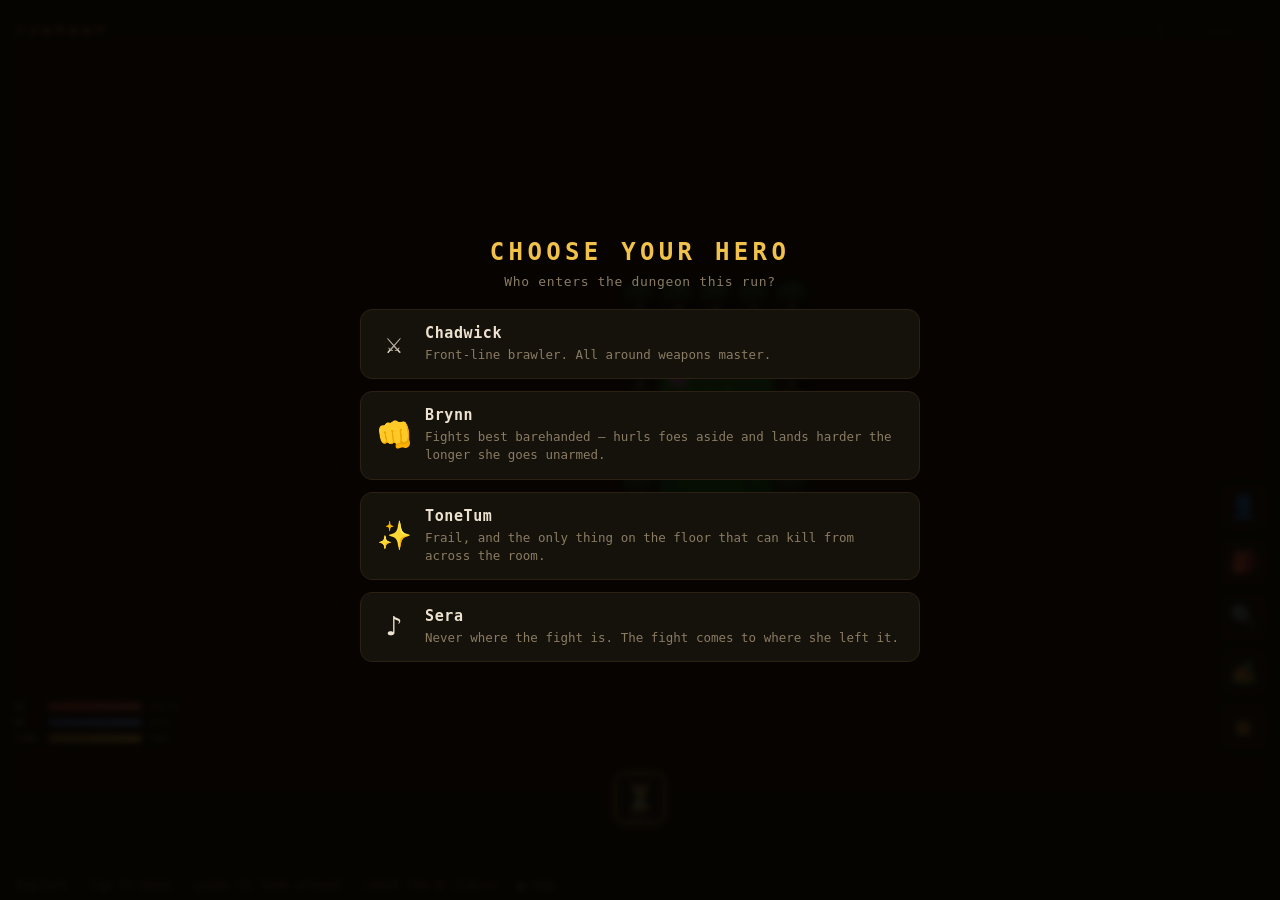
==== index.html @ e0737b8f "Sera early-game: notes made of luck, banked charges, DEX bows Played and too strong early. Three cut" ====
<!DOCTYPE html>
<html lang="en">
<head>
  <meta charset="UTF-8">
  <meta name="viewport" content="width=device-width, initial-scale=1, maximum-scale=1, user-scalable=no, viewport-fit=cover">
  <title>Cantori</title>
  <meta name="description" content="A permadeath roguelike dungeon crawler you can play in your browser.">

  <!-- Home-screen install (Android + iOS) -->
  <link rel="manifest" href="./manifest.webmanifest">
  <meta name="theme-color" content="#0e0b07">
  <meta name="mobile-web-app-capable" content="yes">
  <meta name="apple-mobile-web-app-capable" content="yes">
  <meta name="apple-mobile-web-app-status-bar-style" content="black-translucent">
  <meta name="apple-mobile-web-app-title" content="Cantori">
  <link rel="apple-touch-icon" href="./icons/apple-touch-icon.png">
  <link rel="icon" href="./icons/icon-192.png">

  <link rel="stylesheet" href="./styles.css?v=158">
</head>
<body>
  <div id="app">
    <header id="hud">
      <span class="mark">CANTORI</span>
      <span class="stats">
        <span class="lv" id="lv">Lv 1</span>
        <span class="enemies" id="enemies" title="Enemies in sight — tap to jump between them">☠ 0</span>
        <span class="depth" id="depthLabel">Depth&nbsp;1</span>
      </span>
    </header>

    <div id="turnBar" title="Turn timer — depletes as actions cost time; haste drains it slower, slow drains it faster">
      <span class="tseg"><span class="tfill"></span></span><span class="tseg"><span class="tfill"></span></span><span class="tseg"><span class="tfill"></span></span><span class="tseg"><span class="tfill"></span></span><span class="tseg"><span class="tfill"></span></span>
    </div>

    <div id="stage">
      <canvas id="game"></canvas>
      <canvas id="map" hidden style="position:absolute;left:0;top:0"></canvas>
      <div id="controls" style="position:absolute;right:14px;bottom:14px">
        <button id="btnChar" type="button" aria-label="Character" title="Character (C)">👤</button>
        <button id="btnBag" type="button" aria-label="Pack" title="Pack (I)">🎒</button>
        <button id="btnExamine" type="button" aria-label="Examine" title="Examine (X)">🔍</button>
        <button id="btnRest" type="button" aria-label="Rest" title="Rest until something happens (R)">🏕️</button>
        <button id="btnMap" type="button" aria-label="Floor map" title="Floor map (M)">▦</button>
      </div>

      <div id="vitals" style="position:absolute;left:14px;bottom:14px">
        <div class="vbar hp"><span class="vlabel">HP</span><span class="vtrack"><span class="vfill" id="vHp"></span></span><span class="vnum" id="vHpNum">20/20</span></div>
        <div class="vbar mp"><span class="vlabel">MP</span><span class="vtrack"><span class="vfill" id="vMp"></span></span><span class="vnum" id="vMpNum">100/100</span></div>
        <div class="vbar tm"><span class="vlabel">TIME</span><span class="vtrack"><span class="vfill" id="vTm"></span></span><span class="vnum" id="vTmNum">1000</span></div>
        <div id="statuses" class="statuses" hidden></div>
      </div>

      <div id="banner" hidden><div class="banner-in"><div class="banner-t" id="bannerT"></div><div class="banner-s" id="bannerS"></div></div></div>
    </div>

    <footer id="hotbar"></footer>

    <footer id="hint">
      <div id="log"><div class="logline">Explore · tap to move · swipe to look around · reach the <b>&gt;</b> stairs · ▦ map</div></div>
    </footer>
  </div>

  <div id="inv" hidden>
    <div class="inv-card">
      <div class="inv-head">
        <span>PACK</span>
        <span class="inv-head-right">
          <span id="invGold">0 gold</span>
          <button id="invClose" type="button" aria-label="Close pack">✕</button>
        </span>
      </div>
      <div class="inv-stats" id="invStats"></div>
      <div class="inv-equip" id="invEquip"></div>
      <div class="inv-grid" id="invGrid"></div>
      <div class="inv-detail" id="invDetail"></div>
      <div class="inv-hint">tap a slot to select · ✕ or 🎒 to close</div>
    </div>
  </div>

  <div id="char" hidden>
    <div class="char-card">
      <div class="char-head">
        <span>CHARACTER</span>
        <button id="charClose" type="button" aria-label="Close">✕</button>
      </div>
      <div class="char-tabs">
        <button class="ctab on" data-tab="stats" type="button">Stats</button>
        <button class="ctab" data-tab="skills" type="button">Skills</button>
        <button class="ctab" data-tab="boons" type="button">Boons</button>
      </div>
      <div id="charBody"></div>
    </div>
  </div>

  <div id="shop" hidden>
    <div class="inv-card">
      <div class="inv-head">
        <span>MERCHANT</span>
        <span class="inv-head-right">
          <span id="shopGold">0 gold</span>
          <button id="shopClose" type="button" aria-label="Close">✕</button>
        </span>
      </div>
      <div class="shop-section">
        <div class="shop-label">For Sale — tap to buy</div>
        <div class="shop-stock" id="shopStock"></div>
        <div class="inv-actions" style="justify-content:center;margin-top:8px">
          <button id="shopReroll" type="button">Reroll the shelf</button>
        </div>
      </div>
      <div class="shop-section">
        <div class="shop-label">Sell Your Gear — tap to sell</div>
        <div class="shop-sell" id="shopSell"></div>
      </div>
      <div class="inv-hint">✕ to leave the merchant</div>
    </div>
  </div>

  <div id="fountain" hidden>
    <div class="go-card">
      <div class="go-title">FOUNTAIN</div>
      <div class="go-sub" id="fountainSub"></div>
      <div class="inv-actions" id="fountainActions" style="justify-content:center;margin-top:10px"></div>
    </div>
  </div>

  <div id="altar" hidden>
    <div class="boon-card">
      <div class="boon-title">THE ALTAR</div>
      <div class="boon-sub" id="altarSub"></div>
      <div class="boon-choices" id="altarChoices"></div>
    </div>
  </div>

  <div id="classSelect" hidden>
    <div class="boon-card">
      <div class="boon-title">CHOOSE YOUR HERO</div>
      <div class="boon-sub">Who enters the dungeon this run?</div>
      <div class="boon-choices" id="classChoices"></div>
    </div>
  </div>

  <div id="boons" hidden>
    <div class="boon-card">
      <div class="boon-title">CHOOSE A BOON</div>
      <div class="boon-sub">A god extends a blessing — take one.</div>
      <div class="boon-choices" id="boonChoices"></div>
    </div>
  </div>

  <div id="gameover" hidden>
    <div class="go-card">
      <div class="go-title">YOU DIED</div>
      <div class="go-sub" id="goSub"></div>
      <div class="go-tap">tap to begin a new run</div>
    </div>
  </div>

  <div id="win" hidden>
    <div class="go-card">
      <div class="go-title victory">VICTORY</div>
      <div class="go-sub">You slew the Demi-God and conquered the Beyond.</div>
      <div class="go-tap">tap to begin a new run</div>
    </div>
  </div>

  <script src="./data.js?v=158"></script>
  <script src="./loot.js?v=158"></script>
  <script src="./bosses.js?v=158"></script>
  <script src="./game.js?v=158"></script>
</body>
</html>
---- styles.css ----
/* Cantori — Depth 0 shell. Dark, torch-lit, self-contained (no external fonts). */

:root{
  --bg:#0e0b07;
  --panel:#15110b;
  --line:#2a2114;
  --ink:#ece2cf;
  --ink-dim:#8a7c63;
  --amber:#f0a838;
  --mono: ui-monospace, "SF Mono", "Menlo", "Consolas", monospace;
}

*{box-sizing:border-box}
html,body{height:100%}
body{
  margin:0;
  background:var(--bg);
  color:var(--ink);
  font-family:var(--mono);
  /* stop the page itself from scrolling / rubber-banding on a phone */
  overflow:hidden;
  overscroll-behavior:none;
  touch-action:none;
  -webkit-user-select:none;
  user-select:none;
  -webkit-tap-highlight-color:transparent;
}

#app{
  height:100dvh;
  display:flex;
  flex-direction:column;
  /* respect the iPhone notch / home indicator. safe-area-inset-top alone isn't
     enough — iOS adds transient chrome on top of it (the red screen-recording
     pill, a call timer, a Live Activity) that doesn't grow the safe-area
     value, so the header can still peek out from under it; a small fixed
     buffer keeps clear of that too. */
  padding-top:calc(env(safe-area-inset-top) + 14px);
  padding-right:env(safe-area-inset-right);
  padding-bottom:env(safe-area-inset-bottom);
  padding-left:env(safe-area-inset-left);
}

#hud{
  flex:none;
  display:flex;
  align-items:baseline;
  justify-content:space-between;
  gap:12px;
  padding:12px 16px 10px;
  border-bottom:1px solid var(--line);
}
#turnBar{
  flex:none;
  display:flex;
  gap:3px;
  padding:0 16px;
  height:5px;
  margin:0 0 1px;
}
.tseg{
  flex:1;
  height:100%;
  background:rgba(240,168,56,.14);
  border-radius:2px;
  overflow:hidden;
}
.tseg .tfill{
  display:block;
  height:100%;
  width:0%;
  background:var(--amber);
  transition:width .12s linear;
}
.tseg.spent .tfill{background:#5a4a2c}
#turnBar.hasted .tfill{background:#8ed69a}
#turnBar.slowed .tfill{background:#e0685a}
#hud .mark{
  color:var(--amber);
  font-weight:700;
  letter-spacing:.28em;
  font-size:15px;
}
#hud .stats{
  display:flex;
  align-items:baseline;
  gap:14px;
}
#hud .hp{
  font-size:13px;
  font-weight:700;
  letter-spacing:.03em;
  color:#8ed69a;
  font-variant-numeric:tabular-nums;
}
#hud .hp.mid{color:#f0c14b}
#hud .hp.low{color:#e0685a}
#hud .lv{
  font-size:11px;
  letter-spacing:.1em;
  text-transform:uppercase;
  color:var(--amber);
}
#hud .enemies{
  font-size:12px;
  font-weight:700;
  letter-spacing:.04em;
  color:var(--ink-dim);
  font-variant-numeric:tabular-nums;
  cursor:pointer;
  -webkit-user-select:none;user-select:none;
  padding:2px 6px;border-radius:6px;
}
#hud .enemies.active{color:#e0685a;background:rgba(224,104,90,0.14)}
#hud .enemies.active:active{background:rgba(224,104,90,0.28)}
#hud .depth{
  color:var(--ink-dim);
  font-size:11px;
  letter-spacing:.12em;
  text-transform:uppercase;
}
/* Level-up (and other) banner: a big centered flash over the board */
#banner{
  position:absolute;inset:0;z-index:12;
  display:flex;align-items:center;justify-content:center;
  pointer-events:none;
}
#banner[hidden]{display:none}
#banner .banner-in{text-align:center;max-width:88%;animation:bannerPop 1.9s ease-out forwards}
#banner .banner-t{
  font-size:38px;font-weight:800;letter-spacing:.18em;
  color:#f6d060;text-shadow:0 0 18px rgba(246,184,69,.65),0 2px 8px rgba(0,0,0,.7);
}
#banner .banner-s{
  margin-top:8px;font-size:14px;letter-spacing:.06em;color:#ffe9b0;
  text-shadow:0 2px 6px rgba(0,0,0,.8);
}
@keyframes bannerPop{
  0%{opacity:0;transform:scale(.6)}
  14%{opacity:1;transform:scale(1.06)}
  26%{transform:scale(1)}
  72%{opacity:1;transform:scale(1)}
  100%{opacity:0;transform:scale(1.04)}
}
@media (prefers-reduced-motion: reduce){ #banner .banner-in{animation:bannerFade 1.9s linear forwards} }
@keyframes bannerFade{0%{opacity:0}12%{opacity:1}75%{opacity:1}100%{opacity:0}}

#draftBadge{
  margin-left:8px;
  background:rgba(126,201,138,.15);
  color:#7ec98a;
  border:1px solid #7ec98a;
  border-radius:6px;
  padding:2px 7px;
  font-family:var(--mono);
  font-size:10px;font-weight:700;letter-spacing:.08em;
  cursor:pointer;
  -webkit-tap-highlight-color:transparent;
}

/* Bottom-left vitals: HP / MP / the floor's patience (framed over the game space) */
#vitals{
  z-index:6;
  display:flex;
  flex-direction:column;
  gap:5px;
  pointer-events:none;
}
.vbar{display:flex;align-items:center;gap:7px}
.vlabel{
  width:26px;
  font-size:9px;font-weight:700;letter-spacing:.06em;
  color:var(--ink-dim);text-transform:uppercase;
}
.vtrack{
  position:relative;
  width:96px;height:9px;
  border-radius:5px;
  background:rgba(6,4,2,.72);
  border:1px solid var(--line);
  overflow:hidden;
  -webkit-backdrop-filter:blur(3px);backdrop-filter:blur(3px);
}
.vfill{
  position:absolute;left:0;top:0;bottom:0;
  width:100%;
  border-radius:4px;
  transition:width .18s ease-out;
}
.vbar.hp .vfill{background:linear-gradient(90deg,#c8402f,#e0685a)}
.vbar.mp .vfill{background:linear-gradient(90deg,#3a63b0,#5a8fd6)}
/* The floor's patience, counting down. Amber while there is time, red once the
   warning has landed — the bar is the only notice you get before the Horror. */
.vbar.tm .vfill{background:linear-gradient(90deg,#a97f2a,#f0c14b)}
.vbar.tm.low .vfill{background:linear-gradient(90deg,#c8402f,#e0685a)}
.vbar.tm.low .vlabel,.vbar.tm.low .vnum{color:#e0685a}
.vbar.tm.spent .vfill{background:linear-gradient(90deg,#7a1a12,#c8402f)}
.vbar.tm.off{opacity:.35}
/* Status chips: everything currently ON the player — stun, the crypt's five hexes,
   a burn, a poison, and the movement/attack tax of a slime's aura. They wrap onto a
   second line rather than squeezing, because on a phone the vitals column is already
   at the width it can afford and a chip that has shrunk to three pixels is worse
   than a chip on the next row. */
.statuses{
  display:flex;flex-wrap:wrap;gap:4px;
  max-width:150px;
  margin-top:1px;
}
.schip{
  font-size:9px;font-weight:700;font-variant-numeric:tabular-nums;
  line-height:1;
  padding:3px 5px;
  border:1px solid currentColor;
  border-radius:4px;
  background:rgba(6,4,2,.72);
  -webkit-backdrop-filter:blur(3px);backdrop-filter:blur(3px);
  white-space:nowrap;
}
.vnum{
  font-size:9.5px;font-variant-numeric:tabular-nums;
  color:var(--ink-dim);letter-spacing:.02em;
}

#stage{
  position:relative;
  flex:1 1 auto;
  min-height:0;
  display:flex;
  align-items:center;
  justify-content:center;
  padding:10px;
}
#game{
  display:block;
  /* crisp pixel edges when the board is scaled */
  image-rendering:pixelated;
  border-radius:6px;
  touch-action:none;   /* we handle taps & pinch ourselves (not inherited) */
}

/* Full-level floor map overlay */
#map{
  position:absolute;
  left:0;
  top:0;
  border-radius:6px;
  z-index:4;
  touch-action:none;
}
#map[hidden]{display:none}

/* Floating on-screen controls (zoom + map) */
#controls{
  position:absolute;
  right:14px;
  bottom:14px;
  display:flex;
  flex-direction:column;
  gap:9px;
  z-index:6;
}
#controls button{
  width:46px;
  height:46px;
  border-radius:9px;
  background:rgba(27,23,16,.82);
  color:var(--amber);
  border:1px solid var(--line);
  font-family:var(--mono);
  font-size:22px;
  line-height:1;
  display:flex;
  align-items:center;
  justify-content:center;
  cursor:pointer;
  -webkit-tap-highlight-color:transparent;
  -webkit-backdrop-filter:blur(3px);
  backdrop-filter:blur(3px);
}
#controls button:active{background:rgba(48,39,25,.95)}
#controls button.on{background:var(--amber);color:#14100a;border-color:var(--amber)}

#hint{
  flex:none;
  padding:8px 16px calc(8px + env(safe-area-inset-bottom));
  color:var(--ink-dim);
  font-size:11.5px;
  letter-spacing:.04em;
  border-top:1px solid var(--line);
}
#hint .sep{opacity:.5}
#hint b{color:var(--amber);font-weight:700}
#log{
  max-width:100%;
  height:4.6em;               /* ~4 lines */
  overflow-y:auto;
  overflow-x:hidden;
  display:flex;
  flex-direction:column;
  justify-content:flex-end;   /* newest line pinned to the bottom while short */
  scroll-behavior:smooth;
}
#log .logline{
  line-height:1.15em;
  white-space:normal;
  word-break:break-word;
  opacity:.55;
}
#log .logline:last-child{opacity:1}
#log .logline.hit{color:#cfe6b0}
#log .logline.hurt{color:#f2a29a}

/* Pack / inventory screen */
#inv{
  position:fixed;
  inset:0;
  z-index:18;
  display:flex;
  align-items:center;
  justify-content:center;
  padding:20px;
  background:rgba(6,4,2,.82);
  -webkit-backdrop-filter:blur(3px);
  backdrop-filter:blur(3px);
}
#inv[hidden]{display:none}
.inv-card{
  width:100%;
  max-width:420px;
  background:var(--panel);
  border:1px solid var(--line);
  border-radius:12px;
  padding:18px 18px 16px;
  box-shadow:0 18px 50px rgba(0,0,0,.5);
}
.inv-head{
  display:flex;
  align-items:baseline;
  justify-content:space-between;
  font-weight:700;
  letter-spacing:.16em;
  color:var(--amber);
  font-size:14px;
}
.inv-head-right{display:flex;align-items:center;gap:12px}
.inv-head #invGold{color:#f0c14b;letter-spacing:.04em;font-size:12px}
#invClose{
  width:30px;height:30px;
  border-radius:7px;
  background:rgba(240,168,56,.08);
  border:1px solid var(--line);
  color:var(--ink);
  font-size:15px;line-height:1;
  cursor:pointer;
  -webkit-tap-highlight-color:transparent;
}
#invClose:active{background:rgba(240,168,56,.2)}

/* Hotbar (skills + wait) */
#hotbar{
  flex:none;
  display:flex;
  align-items:center;
  justify-content:center;
  gap:10px;
  padding:8px 12px 6px;
  min-height:0;
}
#hotbar:empty{display:none}
.slot{
  position:relative;
  width:52px;height:52px;
  border-radius:10px;
  background:rgba(27,23,16,.9);
  border:1px solid var(--line);
  color:var(--amber);
  font-size:24px;line-height:1;
  display:flex;align-items:center;justify-content:center;
  cursor:pointer;
  -webkit-tap-highlight-color:transparent;
}
.slot .lbl{position:absolute;bottom:2px;left:0;right:0;text-align:center;font-size:8px;letter-spacing:.06em;color:var(--ink-dim);text-transform:uppercase}
.slot.ready{border-color:var(--amber);box-shadow:0 0 0 1px var(--amber) inset}
.slot.cool{color:var(--ink-dim)}
.slot.arming{border-color:#8ed69a;box-shadow:0 0 0 2px #8ed69a inset}
.slot .cd{
  position:absolute;inset:0;border-radius:10px;
  background:rgba(6,4,2,.62);
  display:flex;align-items:center;justify-content:center;
  font-family:var(--mono);font-size:15px;font-weight:700;color:#f2a29a;
}
.slot:active{background:rgba(48,39,25,.95)}

/* Character screen */
#char{
  position:fixed;inset:0;z-index:18;
  display:flex;align-items:center;justify-content:center;padding:20px;
  background:rgba(6,4,2,.82);
  -webkit-backdrop-filter:blur(3px);backdrop-filter:blur(3px);
}
#char[hidden]{display:none}
.char-card{
  width:100%;max-width:440px;
  background:var(--panel);border:1px solid var(--line);border-radius:12px;
  padding:16px 18px 16px;
  box-shadow:0 18px 50px rgba(0,0,0,.5);
}
.char-head{display:flex;align-items:center;justify-content:space-between;font-weight:700;letter-spacing:.16em;color:var(--amber);font-size:14px;margin-bottom:12px}
#charClose{width:30px;height:30px;border-radius:7px;background:rgba(240,168,56,.08);border:1px solid var(--line);color:var(--ink);font-size:15px;cursor:pointer;-webkit-tap-highlight-color:transparent}
.char-tabs{display:flex;gap:8px;margin-bottom:14px}
.ctab{
  flex:1;padding:9px 6px;border-radius:8px;
  background:rgba(240,168,56,.05);border:1px solid var(--line);
  color:var(--ink-dim);font-family:var(--mono);font-size:12px;letter-spacing:.08em;text-transform:uppercase;
  cursor:pointer;-webkit-tap-highlight-color:transparent;
}
.ctab.on{background:var(--amber);color:#14100a;border-color:var(--amber);font-weight:700}
#charBody{min-height:180px;max-height:60vh;overflow-y:auto}

/* Character body content */
.cstat-grid{display:grid;grid-template-columns:1fr 1fr;gap:8px 16px;margin:4px 0 12px}
.cstat{display:flex;justify-content:space-between;font-size:14px;padding:6px 10px;border:1px solid var(--line);border-radius:7px;background:rgba(240,168,56,.04)}
.cstat b{color:var(--amber);font-variant-numeric:tabular-nums}
.cstat small{display:block;color:var(--ink-dim);font-size:9.5px;letter-spacing:.03em}
.cline{color:var(--ink-dim);font-size:12.5px;margin:2px 0 10px;letter-spacing:.02em}
.cline b{color:var(--ink)}
.cpts{color:#f0c14b;font-weight:700}
.cformula{font-family:ui-monospace,"SF Mono","Menlo","Consolas",monospace;font-size:11px;opacity:.75;margin-top:-6px}

.skillrow{border:1px solid var(--line);border-radius:9px;padding:12px 14px;margin-bottom:10px;background:rgba(240,168,56,.04)}
.skillrow .sh{display:flex;align-items:center;justify-content:space-between;gap:10px}
.skillrow .sname{color:var(--ink);font-size:15px;font-weight:600}
.skillrow .sname .ic{color:var(--amber);margin-right:6px}
.skillrow .srank{color:var(--amber);font-size:12px;font-variant-numeric:tabular-nums}
.skillrow .sdesc{color:var(--ink-dim);font-size:12px;margin:6px 0 8px;line-height:1.4}
.skillrow .snext{color:var(--ink);font-size:12px;opacity:.9}
.skillrow .upg{
  margin-top:10px;width:100%;padding:9px;border-radius:7px;
  background:var(--amber);color:#14100a;border:0;font-family:var(--mono);font-weight:700;font-size:12.5px;
  letter-spacing:.06em;text-transform:uppercase;cursor:pointer;
}
.skillrow .upg[disabled]{background:rgba(240,168,56,.12);color:var(--ink-dim);cursor:default}

/* Skills (Skills tab) — a Shattered-Pixel-style tiered selector.
   This replaced a node graph drawn on an absolutely-positioned 5×5 board with an
   SVG prerequisite-arrow layer over it. On a 430px phone that board was wider
   than the card, so it needed horizontal scrolling to see half the tree; the
   arrows crossed each other once a node had two parents; and the empty sockets
   of tiers the character could not reach for another fifteen levels took up most
   of the screen. A tier is now one row you can read at a glance, and the detail
   card below carries everything an arrow was trying to say — in words, which can
   express "Spin, maxed" where a line between two circles cannot. */
.sktiers{margin-bottom:14px}
.sktr{
  border:1px solid var(--line);border-radius:9px;
  padding:8px 10px 10px;margin-bottom:8px;background:rgba(240,168,56,.03);
}
.sktr.shut{opacity:.55}
.sktr-h{display:flex;align-items:baseline;justify-content:space-between;gap:10px;margin-bottom:8px}
.sktr-h b{color:var(--amber);font-size:10.5px;letter-spacing:.1em;text-transform:uppercase}
.sktr.shut .sktr-h b{color:var(--ink-dim)}
.sktr-h span{color:var(--ink-dim);font-size:10.5px;font-variant-numeric:tabular-nums}
.sktr-row{display:flex;flex-wrap:wrap;gap:8px}
/* The detail card sits directly under the tier that owns the selected node, so
   it is pulled up over that row's gap and railed in amber down its left edge:
   the card has to read as belonging to the row above it rather than as the next
   thing in a list. */
.skdet{margin:-4px 0 12px 0;padding-left:10px;border-left:2px solid var(--amber)}
.skdet .skillrow{margin-bottom:0}
.skcell{
  flex:0 0 auto;width:76px;
  display:flex;flex-direction:column;align-items:center;gap:5px;
  background:#0c0905;color:var(--ink);border:1px solid var(--line);border-radius:9px;
  padding:8px 4px 7px;cursor:pointer;font-family:inherit;
  -webkit-tap-highlight-color:transparent;
}
.skcell .skico{font-size:24px;line-height:1;color:var(--amber)}
.skcell .skico-img{width:26px;height:26px;object-fit:contain}
.skcell .sknm{
  font-size:10px;line-height:1.2;text-align:center;
  overflow:hidden;display:-webkit-box;-webkit-line-clamp:2;-webkit-box-orient:vertical;
}
.skpips{display:flex;gap:3px}
.skpips i{width:5px;height:5px;border-radius:50%;background:var(--line)}
.skpips i.on{background:var(--amber)}
.skcell.st-locked{opacity:.5}
.skcell.st-locked .skico,.skcell.st-locked .skico-img{filter:grayscale(1)}
.skcell.st-available{border-color:rgba(240,168,56,.45)}
.skcell.st-invested{border-color:var(--amber);background:rgba(240,168,56,.09)}
.skcell.sel{outline:2px solid var(--amber);outline-offset:1px}
/* The requirement line on the detail card is always present; it just changes
   colour once the requirement is actually met. */
.sreq{color:var(--ink-dim)}
.sreq.shut{color:#e0a05a}
.cboon{color:var(--ink-dim);font-size:13px;line-height:1.5}
.cboon .god{color:var(--ink);display:block;margin-top:8px}
.cboon .god b{color:var(--amber)}
.inv-stats{
  margin-top:8px;
  color:var(--ink-dim);
  font-size:12px;
  letter-spacing:.03em;
}
.inv-equip{
  margin-top:6px;
  color:var(--ink);
  font-size:12.5px;
  letter-spacing:.02em;
}
.inv-equip{display:grid;grid-template-columns:1fr 1fr;gap:6px}
.eq-row{
  display:flex;align-items:center;gap:9px;padding:6px 8px;
  border:1px solid var(--line);border-radius:9px;background:#0c0905;cursor:pointer;
  -webkit-user-select:none;user-select:none;min-width:0;
}
.eq-row.empty{border-style:dashed;opacity:.5;cursor:default}
.eq-row.sel{border-color:var(--amber);box-shadow:0 0 0 1px var(--amber) inset}
.eq-row:not(.empty):hover{border-color:var(--amber)}
.eq-ic{flex:none;width:30px;height:30px;display:flex;align-items:center;justify-content:center;background:#15110b;border-radius:6px}
.eq-ic canvas{width:26px;height:26px;image-rendering:pixelated}
.eq-slot{
  flex:none;width:52px;
  color:var(--ink-dim);font-size:9px;letter-spacing:.06em;text-transform:uppercase;line-height:1.2;
}
.eq-name{flex:1;min-width:0;font-size:12px;overflow:hidden;text-overflow:ellipsis;white-space:nowrap}
.eq-empty{opacity:.5}
.inv-grid{
  display:grid;
  grid-template-columns:repeat(5,1fr);
  gap:6px;
  margin:14px 0 10px;
}
.inv-slot{
  position:relative;
  aspect-ratio:1/1;
  border:1px solid var(--line);
  border-radius:8px;
  background:#0c0905;
  display:flex;
  align-items:center;
  justify-content:center;
  cursor:pointer;
  color:var(--ink);
  -webkit-user-select:none;user-select:none;
}
.inv-slot.empty{border-style:dashed;opacity:.5;cursor:default}
.inv-slot.sel{border-color:var(--amber);box-shadow:0 0 0 1px var(--amber) inset}
.inv-slot .i-glyph{font-size:20px;font-weight:700}
.inv-slot .i-icon{width:76%;height:76%;image-rendering:pixelated}
.inv-slot .i-count{position:absolute;right:4px;bottom:2px;font-size:11px;font-weight:700;color:var(--amber)}
.inv-slot .i-dot{position:absolute;left:4px;top:4px;width:7px;height:7px;border-radius:50%;border:1px solid rgba(0,0,0,.4)}
.inv-detail{min-height:58px;border-top:1px solid var(--line);padding-top:10px}
.inv-detail .d-name{font-weight:700;font-size:13px}
.inv-detail .d-sub{color:var(--ink-dim);font-size:11px;margin:2px 0 9px;line-height:1.4}
.inv-detail .d-empty{color:var(--ink-dim);font-size:12px;padding:6px 0}
.inv-actions{display:flex;flex-wrap:wrap;gap:8px}
.inv-actions button{
  background:#1b1610;border:1px solid var(--line);color:var(--ink);border-radius:8px;
  padding:9px 15px;font-family:var(--mono);font-size:12px;cursor:pointer;
}
.inv-actions button.primary{background:var(--amber);color:#14100a;border-color:var(--amber);font-weight:700}
.inv-actions button.danger{color:#e0685a}
.inv-actions button:active{transform:translateY(1px)}
/* Can't afford it — say so by going grey rather than by vanishing, so the price
   stays readable as something to save toward. */
.inv-actions button:disabled{opacity:.4;cursor:default}
.inv-actions button:disabled:active{transform:none}
.boon-choice:disabled{opacity:.45;cursor:default}
.inv-hint{
  margin-top:12px;
  text-align:center;
  color:var(--ink-dim);
  font-size:11px;
  letter-spacing:.08em;
}

/* Merchant floor: shopkeeper (buy/sell) + fountain (full heal) */
#shop{
  position:fixed;inset:0;z-index:19;
  display:flex;align-items:center;justify-content:center;padding:20px;
  background:rgba(6,4,2,.82);
  -webkit-backdrop-filter:blur(3px);backdrop-filter:blur(3px);
}
#shop[hidden]{display:none}
#shop .inv-card{max-height:88vh;overflow-y:auto}
.shop-section{margin-top:14px}
.shop-label{color:var(--amber);font-size:11px;letter-spacing:.1em;text-transform:uppercase;margin-bottom:8px}
.shop-stock,.shop-sell{display:flex;flex-direction:column;gap:6px}
.shop-row{
  display:flex;align-items:center;gap:10px;padding:8px 10px;
  border:1px solid var(--line);border-radius:9px;background:#0c0905;
  cursor:pointer;-webkit-user-select:none;user-select:none;
}
.shop-row:active{background:rgba(240,168,56,.12)}
.shop-row[disabled],.shop-row.disabled{opacity:.45;cursor:default;pointer-events:none}
.shop-row .s-ic{flex:none;width:28px;height:28px;display:flex;align-items:center;justify-content:center;background:#15110b;border-radius:6px}
.shop-row .s-ic canvas{width:24px;height:24px;image-rendering:pixelated}
.shop-row .s-name{flex:1;min-width:0;font-size:12.5px;overflow:hidden;text-overflow:ellipsis;white-space:nowrap}
.shop-row .s-price{flex:none;color:#f0c14b;font-size:12px;font-weight:700;font-variant-numeric:tabular-nums}
.shop-empty{color:var(--ink-dim);font-size:12px;padding:6px 2px}

#fountain{
  position:fixed;inset:0;z-index:19;
  display:flex;align-items:center;justify-content:center;
  background:rgba(6,4,2,.88);
  -webkit-backdrop-filter:blur(3px);backdrop-filter:blur(3px);
}
#fountain[hidden]{display:none}

/* Death / victory screens */
#gameover, #win{
  position:fixed;
  inset:0;
  z-index:20;
  display:flex;
  align-items:center;
  justify-content:center;
  background:rgba(6,4,2,.88);
  -webkit-backdrop-filter:blur(3px);
  backdrop-filter:blur(3px);
}
#gameover[hidden], #win[hidden]{display:none}
.go-title.victory{color:#f0c14b}
.go-card{text-align:center;padding:28px}
.go-title{
  font-size:36px;
  font-weight:700;
  letter-spacing:.22em;
  color:#e0685a;
}
.go-sub{
  margin-top:14px;
  color:var(--ink);
  font-size:15px;
  letter-spacing:.06em;
}
.go-tap{
  margin-top:24px;
  color:var(--ink-dim);
  font-size:11px;
  letter-spacing:.16em;
  text-transform:uppercase;
}
#boons,#classSelect,#altar{
  position:fixed;
  inset:0;
  z-index:21;
  display:flex;
  align-items:center;
  justify-content:center;
  background:rgba(6,4,2,.90);
  -webkit-backdrop-filter:blur(3px);
  backdrop-filter:blur(3px);
  padding:18px;
}
#boons[hidden],#classSelect[hidden],#altar[hidden]{display:none}
.boon-card{text-align:center;max-width:560px;width:100%}
.boon-title{font-size:24px;font-weight:700;letter-spacing:.18em;color:#f0c14b}
.boon-sub{margin-top:8px;color:var(--ink-dim);font-size:13px;letter-spacing:.05em}
.boon-choices{margin-top:20px;display:flex;flex-direction:column;gap:12px}
.boon-choice,.class-choice{
  display:flex;align-items:center;gap:14px;text-align:left;cursor:pointer;
  background:#15110b;border:1px solid var(--line);border-radius:12px;
  padding:14px 16px;color:var(--ink);font-family:inherit;
  transition:border-color .12s, transform .06s;
}
.boon-choice:hover,.boon-choice:focus,.class-choice:hover,.class-choice:focus{border-color:var(--amber);outline:none}
.boon-choice:active,.class-choice:active{transform:scale(.99)}
.boon-choice .b-icon,.class-choice .b-icon{font-size:28px;line-height:1;flex:0 0 auto;width:34px;text-align:center}
.boon-choice .b-text,.class-choice .b-text{flex:1;min-width:0}
/* Both are <span>, so without display:block they sit on one line and the
   margin-top below is silently ignored — the name ran straight into its own
   description ("Dilating PupilsEvery 5th kill, gain +1% Haste"). */
.boon-choice .b-name,.class-choice .b-name{display:block;font-weight:700;letter-spacing:.04em;font-size:15px}
.boon-choice .b-desc,.class-choice .b-desc{display:block;margin-top:4px;color:var(--ink-dim);font-size:12.5px;line-height:1.45}
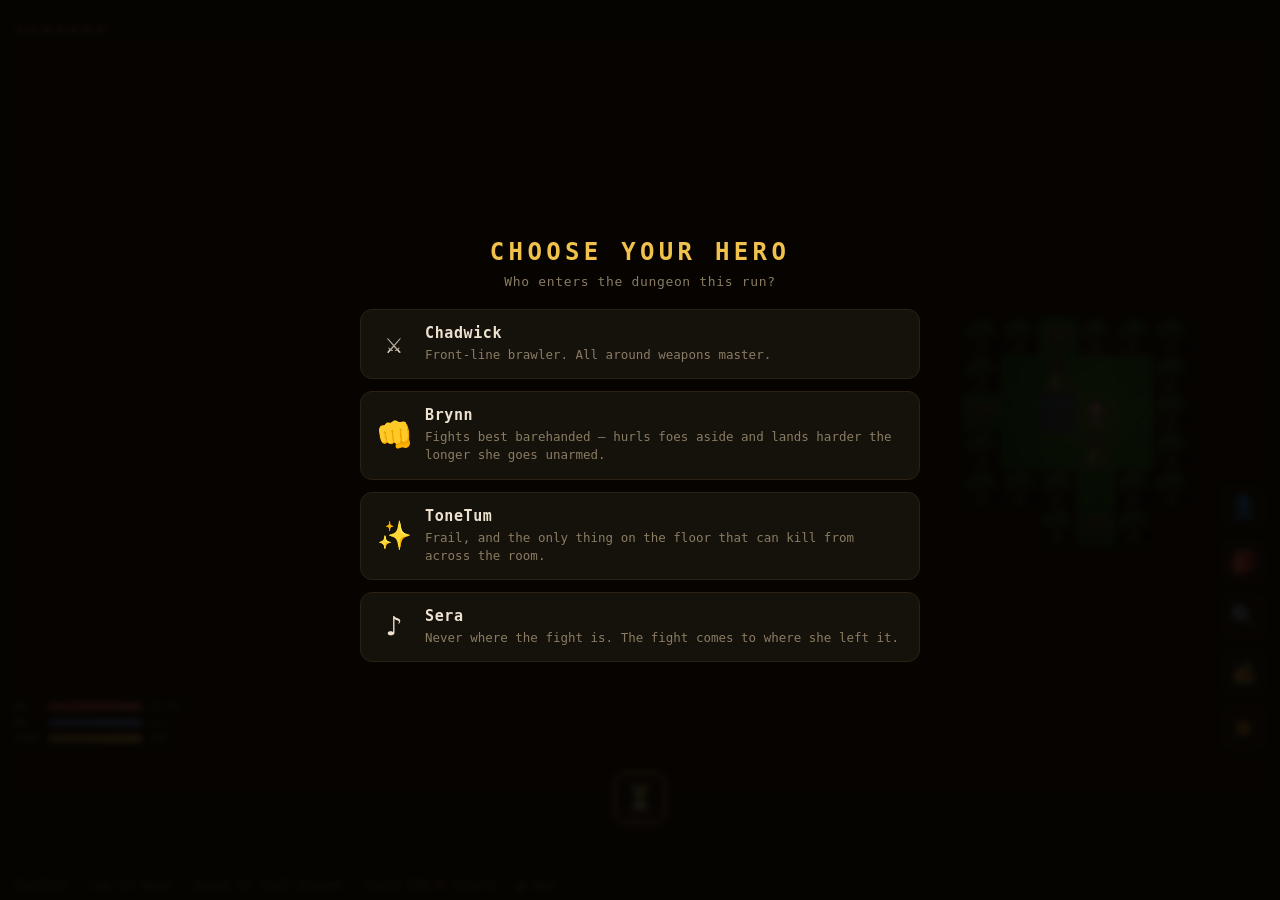
==== commit c2efe5fe: "Sera's board and rack grow with INT, LUCK and her level The board was stuck at one until Counterpoin" ====
--- a/index.html
+++ b/index.html
@@ -16,7 +16,7 @@
   <link rel="apple-touch-icon" href="./icons/apple-touch-icon.png">
   <link rel="icon" href="./icons/icon-192.png">
 
-  <link rel="stylesheet" href="./styles.css?v=158">
+  <link rel="stylesheet" href="./styles.css?v=159">
 </head>
 <body>
   <div id="app">
@@ -165,9 +165,9 @@
     </div>
   </div>
 
-  <script src="./data.js?v=158"></script>
-  <script src="./loot.js?v=158"></script>
-  <script src="./bosses.js?v=158"></script>
-  <script src="./game.js?v=158"></script>
+  <script src="./data.js?v=159"></script>
+  <script src="./loot.js?v=159"></script>
+  <script src="./bosses.js?v=159"></script>
+  <script src="./game.js?v=159"></script>
 </body>
 </html>
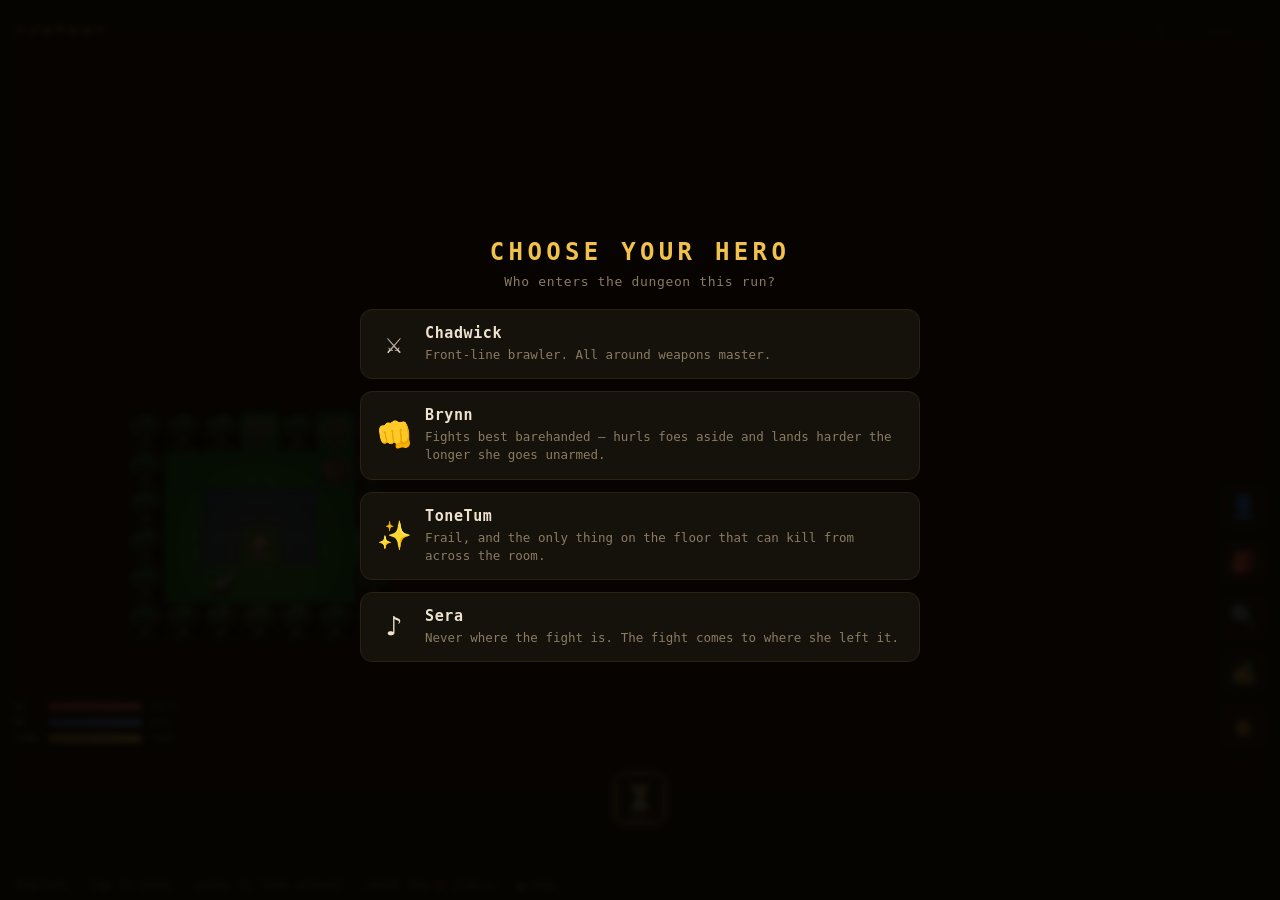
==== commit 6dba71f0: "Play-test pass: the clock banks, and seven fixes First the thing that had never been measured - a 10" ====
--- a/index.html
+++ b/index.html
@@ -16,7 +16,7 @@
   <link rel="apple-touch-icon" href="./icons/apple-touch-icon.png">
   <link rel="icon" href="./icons/icon-192.png">
 
-  <link rel="stylesheet" href="./styles.css?v=159">
+  <link rel="stylesheet" href="./styles.css?v=160">
 </head>
 <body>
   <div id="app">
@@ -165,9 +165,9 @@
     </div>
   </div>
 
-  <script src="./data.js?v=159"></script>
-  <script src="./loot.js?v=159"></script>
-  <script src="./bosses.js?v=159"></script>
-  <script src="./game.js?v=159"></script>
+  <script src="./data.js?v=160"></script>
+  <script src="./loot.js?v=160"></script>
+  <script src="./bosses.js?v=160"></script>
+  <script src="./game.js?v=160"></script>
 </body>
 </html>
--- a/styles.css
+++ b/styles.css
@@ -360,13 +360,20 @@
 #hotbar{
   flex:none;
   display:flex;
+  flex-wrap:wrap;
   align-items:center;
   justify-content:center;
-  gap:10px;
+  gap:8px;
   padding:8px 12px 6px;
   min-height:0;
 }
 #hotbar:empty{display:none}
+/* Past six buttons the single row stopped fitting a phone and the end of it ran
+   off the screen — ToneTum at level 8 carries nine. Two rows instead, with the
+   slots shrunk a little so two rows still cost less height than a scrolling one. */
+#hotbar.two-row{gap:6px 8px;padding:6px 10px 5px;margin:0 auto}
+#hotbar.two-row .slot{width:46px;height:46px;font-size:21px}
+#hotbar.two-row .slot .lbl{font-size:7px}
 .slot{
   position:relative;
   width:52px;height:52px;
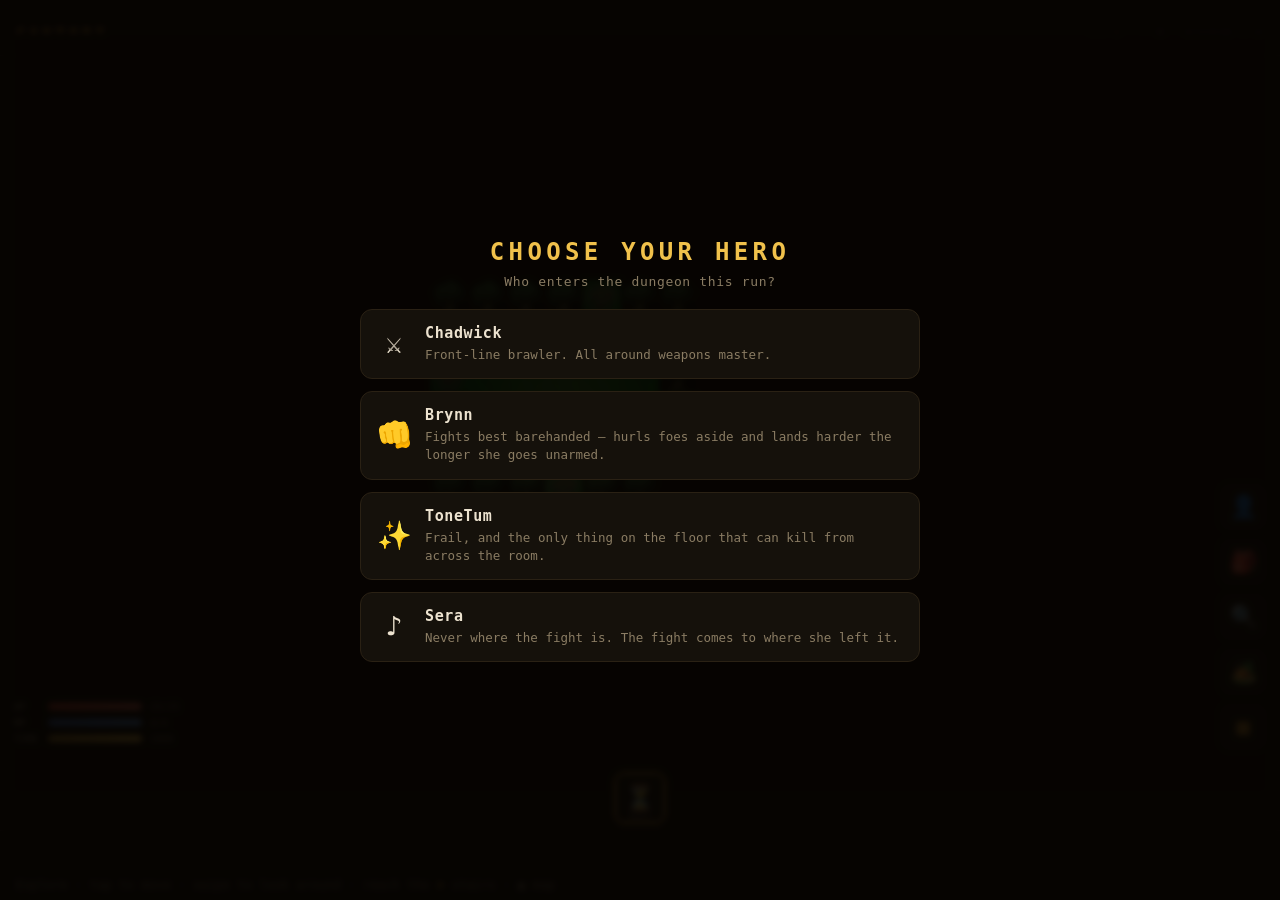
==== commit 8fec84fe: "Bank caps at 1000, identification costs a floor, merchants pay for quality The Horror bank caps at 1" ====
--- a/index.html
+++ b/index.html
@@ -16,7 +16,7 @@
   <link rel="apple-touch-icon" href="./icons/apple-touch-icon.png">
   <link rel="icon" href="./icons/icon-192.png">
 
-  <link rel="stylesheet" href="./styles.css?v=160">
+  <link rel="stylesheet" href="./styles.css?v=161">
 </head>
 <body>
   <div id="app">
@@ -165,9 +165,9 @@
     </div>
   </div>
 
-  <script src="./data.js?v=160"></script>
-  <script src="./loot.js?v=160"></script>
-  <script src="./bosses.js?v=160"></script>
-  <script src="./game.js?v=160"></script>
+  <script src="./data.js?v=161"></script>
+  <script src="./loot.js?v=161"></script>
+  <script src="./bosses.js?v=161"></script>
+  <script src="./game.js?v=161"></script>
 </body>
 </html>
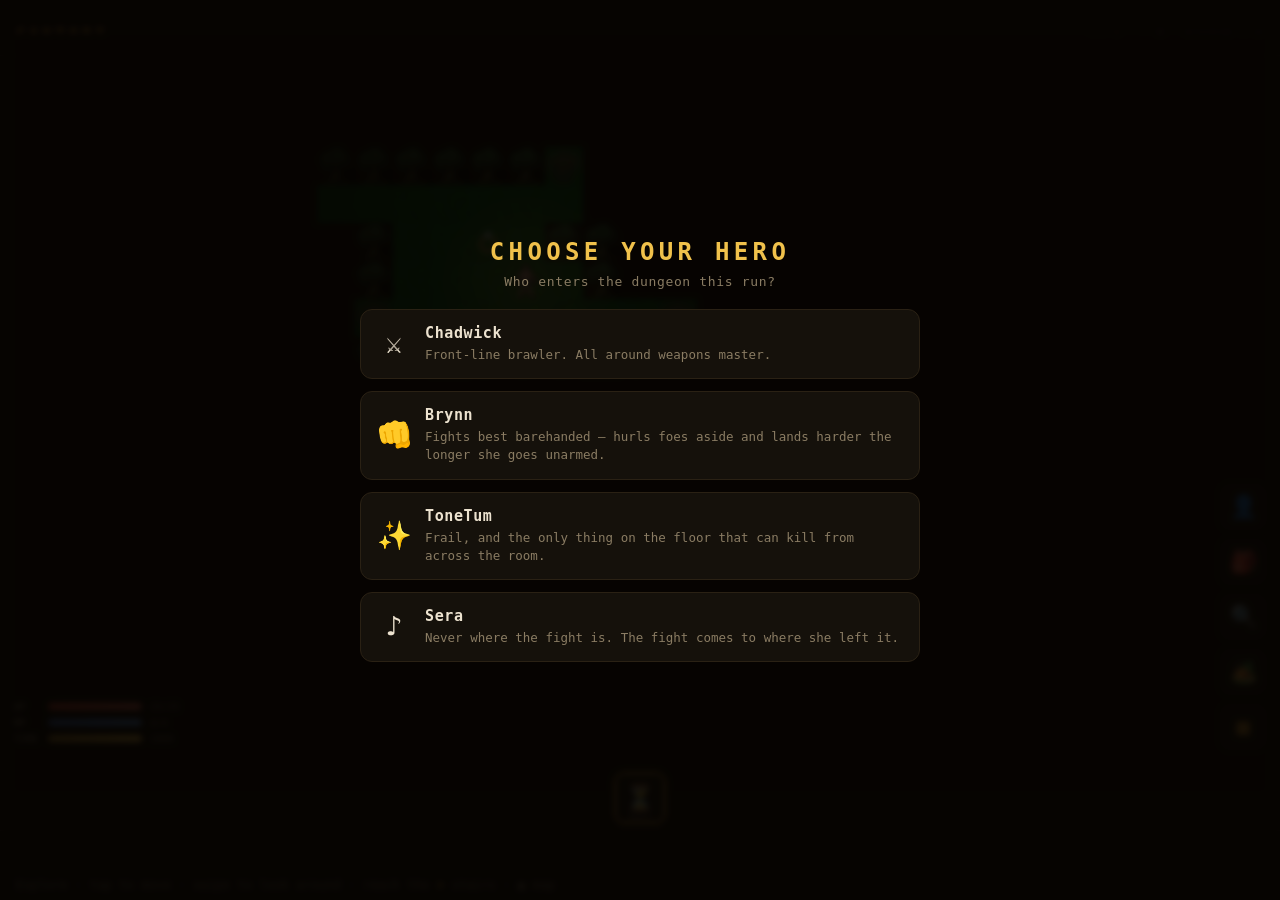
==== commit c88d0574: "The game now tells you when you are not playing the current build Chadwick turned up with a Shitty s" ====
--- a/index.html
+++ b/index.html
@@ -16,7 +16,7 @@
   <link rel="apple-touch-icon" href="./icons/apple-touch-icon.png">
   <link rel="icon" href="./icons/icon-192.png">
 
-  <link rel="stylesheet" href="./styles.css?v=161">
+  <link rel="stylesheet" href="./styles.css?v=162">
 </head>
 <body>
   <div id="app">
@@ -165,9 +165,9 @@
     </div>
   </div>
 
-  <script src="./data.js?v=161"></script>
-  <script src="./loot.js?v=161"></script>
-  <script src="./bosses.js?v=161"></script>
-  <script src="./game.js?v=161"></script>
+  <script src="./data.js?v=162"></script>
+  <script src="./loot.js?v=162"></script>
+  <script src="./bosses.js?v=162"></script>
+  <script src="./game.js?v=162"></script>
 </body>
 </html>
--- a/styles.css
+++ b/styles.css
@@ -144,6 +144,42 @@
 }
 @media (prefers-reduced-motion: reduce){ #banner .banner-in{animation:bannerFade 1.9s linear forwards} }
 @keyframes bannerFade{0%{opacity:0}12%{opacity:1}75%{opacity:1}100%{opacity:0}}
+
+/* "You are not playing the build you think you are." Two causes, one bar: a
+   stale Playtest draft in localStorage, or a cached index.html. Both are
+   invisible from inside the game, so the bar sits over everything and carries
+   the button that actually fixes it. */
+#staleBar{
+  position:fixed;left:0;right:0;top:0;z-index:60;
+  display:flex;align-items:center;gap:10px;
+  padding:9px 12px;
+  background:#3a1d16;
+  border-bottom:1px solid #c4703f;
+  color:#f0d5c2;
+  font-family:var(--mono);
+  font-size:11px;line-height:1.45;
+  box-shadow:0 4px 14px rgba(0,0,0,.5);
+}
+#staleBar b{color:#ffb27a}
+#staleBar .stale-msg{flex:1;min-width:0}
+#staleBar .stale-fix{
+  flex:0 0 auto;
+  background:#c4703f;color:#1a0e09;border:0;border-radius:6px;
+  padding:6px 11px;
+  font-family:var(--mono);font-size:11px;font-weight:700;
+  cursor:pointer;-webkit-tap-highlight-color:transparent;
+}
+#staleBar .stale-x{
+  flex:0 0 auto;
+  background:none;color:#c8a08a;border:0;
+  font-size:14px;line-height:1;padding:4px 2px;
+  cursor:pointer;-webkit-tap-highlight-color:transparent;
+}
+@media (max-width:520px){
+  #staleBar{flex-wrap:wrap;font-size:10px;padding:8px 10px}
+  #staleBar .stale-msg{flex:1 1 100%}
+  #staleBar .stale-fix{flex:1 1 auto}
+}
 
 #draftBadge{
   margin-left:8px;
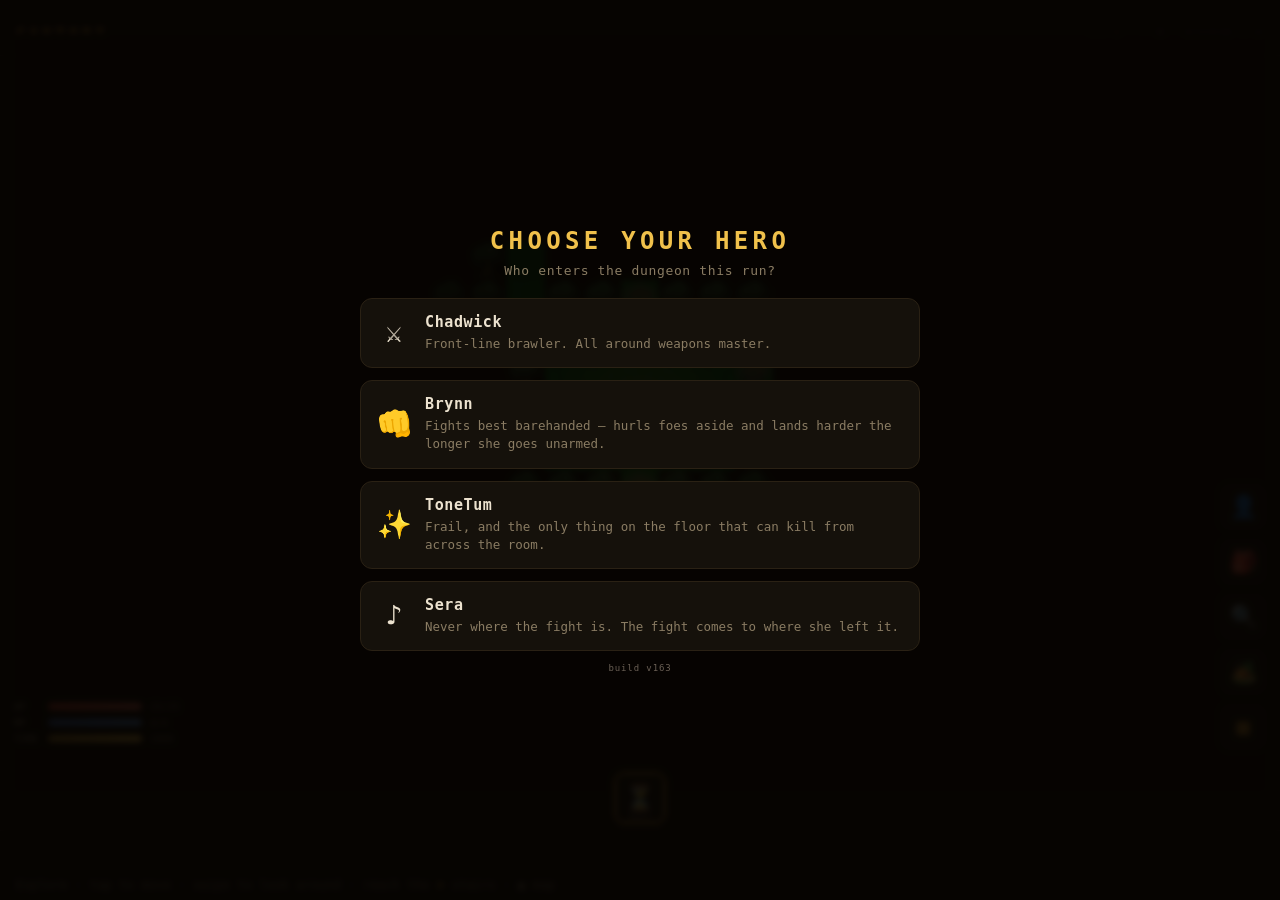
==== commit 4ddb109b: "Stamp the build number on the hero-select screen "Which version am I on?" came up three times agains" ====
--- a/index.html
+++ b/index.html
@@ -16,7 +16,7 @@
   <link rel="apple-touch-icon" href="./icons/apple-touch-icon.png">
   <link rel="icon" href="./icons/icon-192.png">
 
-  <link rel="stylesheet" href="./styles.css?v=162">
+  <link rel="stylesheet" href="./styles.css?v=163">
 </head>
 <body>
   <div id="app">
@@ -138,6 +138,7 @@
       <div class="boon-title">CHOOSE YOUR HERO</div>
       <div class="boon-sub">Who enters the dungeon this run?</div>
       <div class="boon-choices" id="classChoices"></div>
+      <div class="build-tag" id="buildTag"></div>
     </div>
   </div>
 
@@ -165,9 +166,9 @@
     </div>
   </div>
 
-  <script src="./data.js?v=162"></script>
-  <script src="./loot.js?v=162"></script>
-  <script src="./bosses.js?v=162"></script>
-  <script src="./game.js?v=162"></script>
+  <script src="./data.js?v=163"></script>
+  <script src="./loot.js?v=163"></script>
+  <script src="./bosses.js?v=163"></script>
+  <script src="./game.js?v=163"></script>
 </body>
 </html>
--- a/styles.css
+++ b/styles.css
@@ -144,6 +144,18 @@
 }
 @media (prefers-reduced-motion: reduce){ #banner .banner-in{animation:bannerFade 1.9s linear forwards} }
 @keyframes bannerFade{0%{opacity:0}12%{opacity:1}75%{opacity:1}100%{opacity:0}}
+
+/* The build number, on the one screen every run passes through. "Which version
+   am I on?" came up three times in a row over a stale cache, and on a phone the
+   honest answer needed View Source. Now it is a glance. */
+.build-tag{
+  margin-top:12px;
+  text-align:center;
+  font-family:var(--mono);
+  font-size:9px;letter-spacing:.1em;
+  color:#6b6055;
+}
+.build-tag .bt-draft{color:#7ec98a;font-weight:700}
 
 /* "You are not playing the build you think you are." Two causes, one bar: a
    stale Playtest draft in localStorage, or a cached index.html. Both are
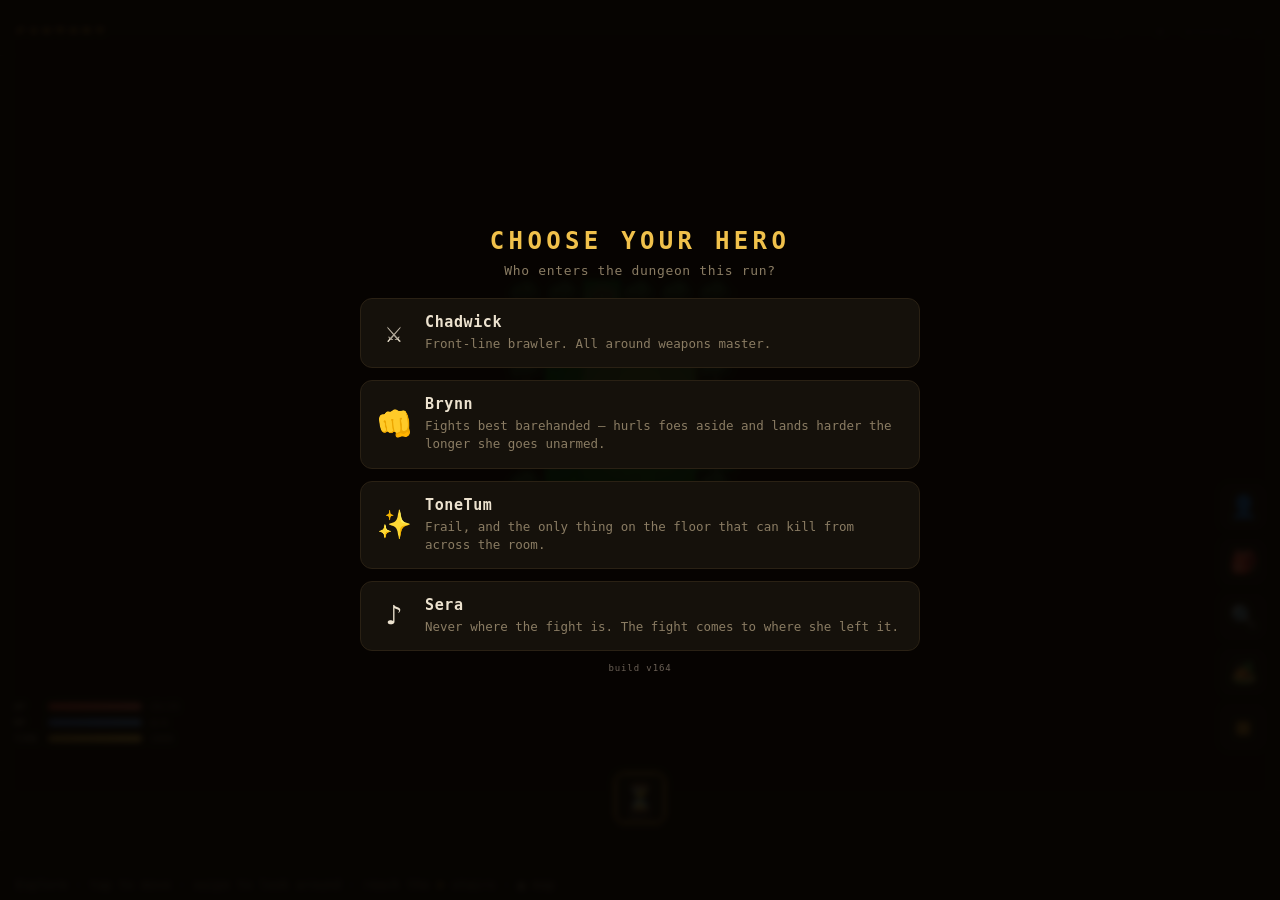
==== commit 9d764dd8: "Rings never identified, and identification costs a flat 20 XP idFromXP walked a hand-written slot li" ====
--- a/index.html
+++ b/index.html
@@ -16,7 +16,7 @@
   <link rel="apple-touch-icon" href="./icons/apple-touch-icon.png">
   <link rel="icon" href="./icons/icon-192.png">
 
-  <link rel="stylesheet" href="./styles.css?v=163">
+  <link rel="stylesheet" href="./styles.css?v=164">
 </head>
 <body>
   <div id="app">
@@ -166,9 +166,9 @@
     </div>
   </div>
 
-  <script src="./data.js?v=163"></script>
-  <script src="./loot.js?v=163"></script>
-  <script src="./bosses.js?v=163"></script>
-  <script src="./game.js?v=163"></script>
+  <script src="./data.js?v=164"></script>
+  <script src="./loot.js?v=164"></script>
+  <script src="./bosses.js?v=164"></script>
+  <script src="./game.js?v=164"></script>
 </body>
 </html>
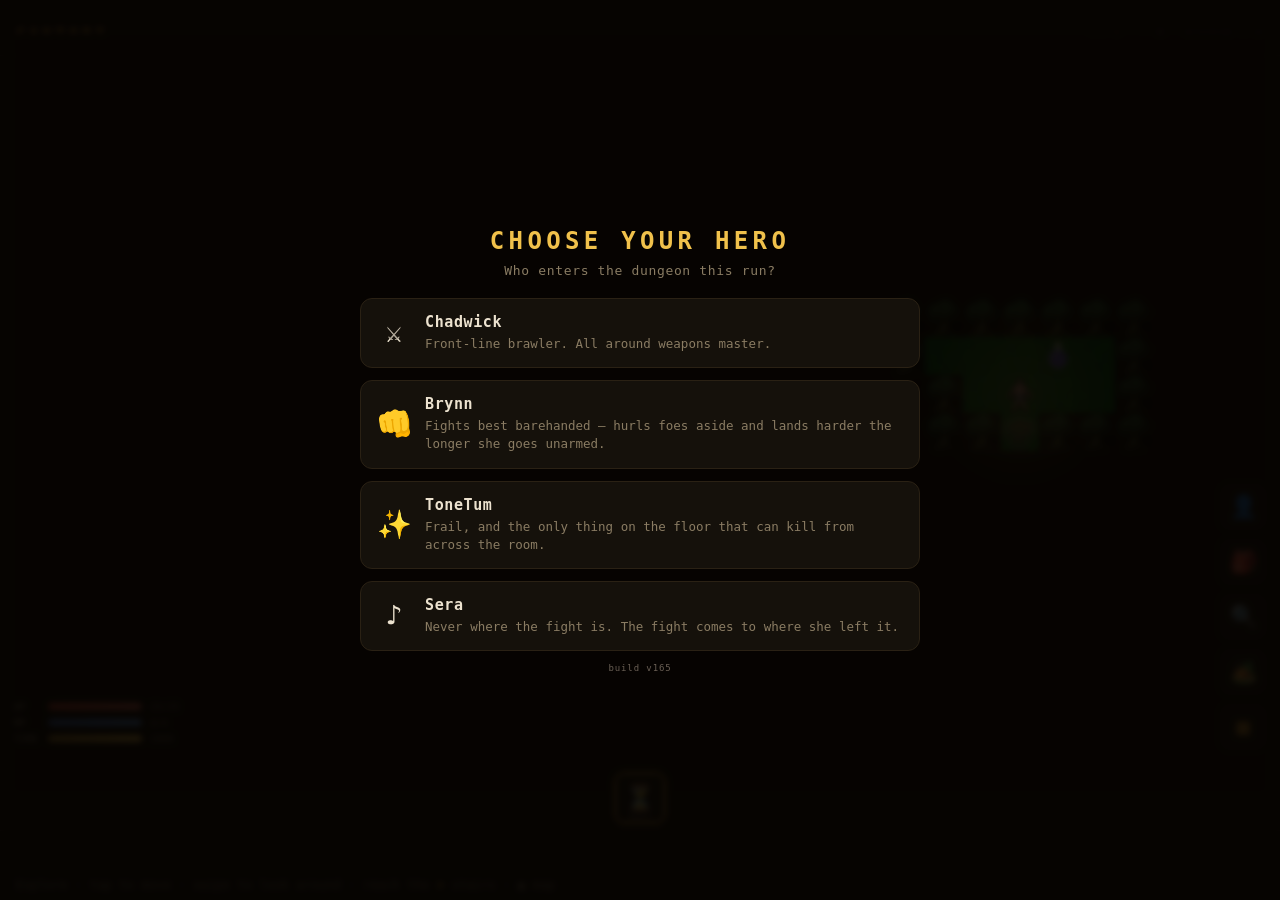
==== commit cb0f15e1: "Identification costs a flat rate per tier: 20 x the item's tier Pure flat decayed to nothing. Once f" ====
--- a/index.html
+++ b/index.html
@@ -16,7 +16,7 @@
   <link rel="apple-touch-icon" href="./icons/apple-touch-icon.png">
   <link rel="icon" href="./icons/icon-192.png">
 
-  <link rel="stylesheet" href="./styles.css?v=164">
+  <link rel="stylesheet" href="./styles.css?v=165">
 </head>
 <body>
   <div id="app">
@@ -166,9 +166,9 @@
     </div>
   </div>
 
-  <script src="./data.js?v=164"></script>
-  <script src="./loot.js?v=164"></script>
-  <script src="./bosses.js?v=164"></script>
-  <script src="./game.js?v=164"></script>
+  <script src="./data.js?v=165"></script>
+  <script src="./loot.js?v=165"></script>
+  <script src="./bosses.js?v=165"></script>
+  <script src="./game.js?v=165"></script>
 </body>
 </html>
